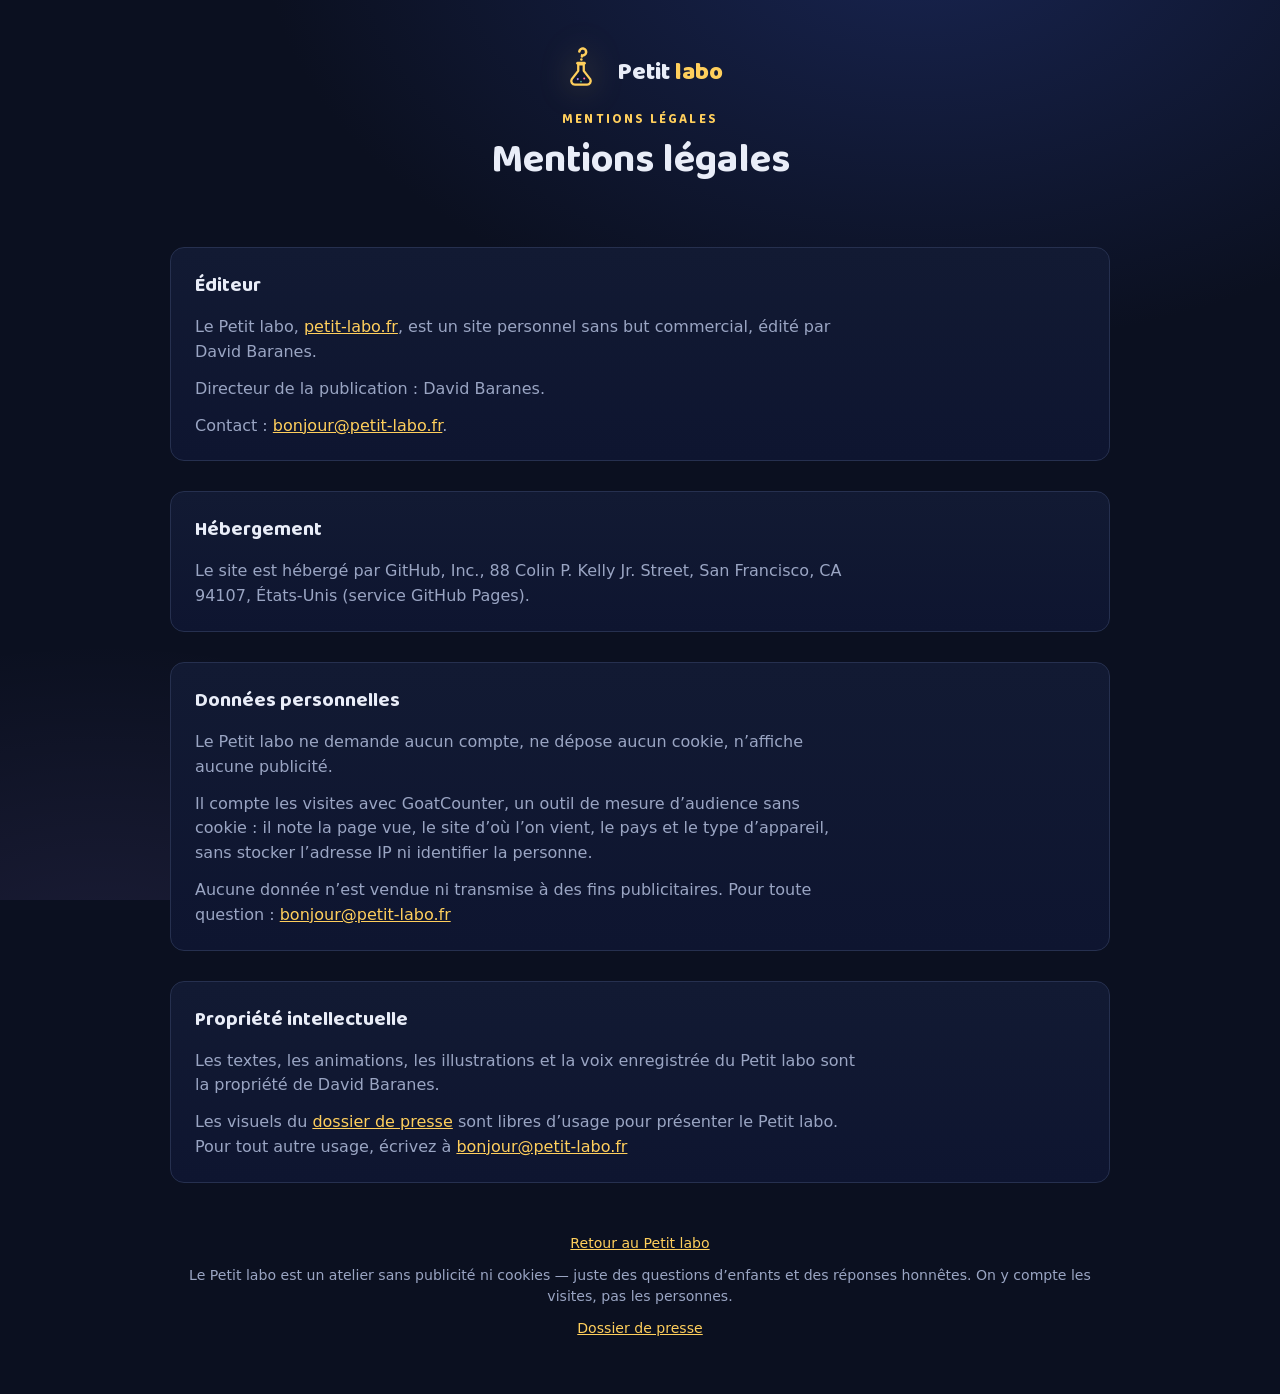
==== mentions-legales/index.html @ e55b5986 "Mentions légales : la page, et son lien depuis l'accueil et la presse Le fondateur de Stelvision l'a" ====
<!DOCTYPE html>
<html lang="fr">
<head>
  <meta charset="utf-8">
  <meta name="viewport" content="width=device-width, initial-scale=1">
  <title>Mentions légales — Petit labo</title>
  <meta name="description" content="Qui édite le Petit labo, où il est hébergé, ce qu’il fait (et ne fait pas) de vos données, et à qui appartiennent ses textes, ses dessins et sa voix.">
  <link rel="canonical" href="https://petit-labo.fr/mentions-legales/">

  <meta property="og:type" content="article">
  <meta property="og:url" content="https://petit-labo.fr/mentions-legales/">
  <meta property="og:title" content="Mentions légales — Petit labo">
  <meta property="og:description" content="Qui édite le Petit labo, où il est hébergé, et ce qu’il fait de vos données.">
  <meta property="og:image" content="https://petit-labo.fr/assets/og.png">
  <meta property="og:image:width" content="1200">
  <meta property="og:image:height" content="630">
  <meta property="og:locale" content="fr_FR">
  <meta name="twitter:card" content="summary_large_image">

  <meta name="theme-color" content="#0b1020">
  <link rel="apple-touch-icon" href="/apple-touch-icon.png">
  <link rel="icon" type="image/png" sizes="192x192" href="/icons/icon-192.png">
  <!-- favicon vectoriel : la fiole en version petites tailles (assets/marque/fiole-petite.svg) -->
  <link rel="icon" type="image/svg+xml" href="data:image/svg+xml,%3Csvg xmlns='http://www.w3.org/2000/svg' viewBox='0 0 100 100'%3E%3Cpath d='M44 40 L44 54 L30 72 A8 8 0 0 0 37 84 L63 84 A8 8 0 0 0 70 72 L56 54 L56 40 Z' fill='%230e1530' stroke='%23ffcf5c' stroke-width='6.5' stroke-linejoin='round'/%3E%3Crect x='39.5' y='34' width='21' height='6.5' rx='3.25' fill='%23ffcf5c'/%3E%3Cg transform='rotate(10 53 17)'%3E%3Cpath d='M45.5 13 A7.5 7.5 0 1 1 53 20.5 L53 23' fill='none' stroke='%23ffcf5c' stroke-width='7' stroke-linecap='round'/%3E%3Ccircle cx='53' cy='29.5' r='3.6' fill='%23ffcf5c'/%3E%3C/g%3E%3C/svg%3E">

  <!-- même habillage que le dossier de presse : une page qui se lit et se
       cite, pas une page qui se manipule -->
  <link rel="stylesheet" href="/css/style.css">
  <link rel="stylesheet" href="/css/presse.css">
</head>
<body class="page-presse">

  <header class="site-header presse-header">
    <p class="marque">
      <a class="marque-lien" href="/">
        <svg class="logo-fiole" viewBox="0 0 100 100" aria-hidden="true">
          <path d="M44 40 L44 54 L30 72 A8 8 0 0 0 37 84 L63 84 A8 8 0 0 0 70 72 L56 54 L56 40 Z"
                fill="#0e1530" stroke="#ffcf5c" stroke-width="5" stroke-linejoin="round"/>
          <circle cx="43" cy="72" r="2.2" fill="#a98bff"/>
          <circle cx="57" cy="70.5" r="2.2" fill="#ff6b9d"/>
          <circle cx="50" cy="77.5" r="1.7" fill="#46c2a5"/>
          <rect x="39.5" y="34" width="21" height="6.5" rx="3.25" fill="#ffcf5c"/>
          <g transform="rotate(10 53 17)">
            <path d="M45.5 13 A7.5 7.5 0 1 1 53 20.5 L53 23"
                  fill="none" stroke="#ffcf5c" stroke-width="5.5" stroke-linecap="round"/>
            <circle cx="53" cy="29.5" r="2.9" fill="#ffcf5c"/>
          </g>
        </svg>
        <span class="marque-nom">Petit <span class="or">labo</span></span>
      </a>
    </p>
    <p class="kicker">Mentions légales</p>
    <h1>Mentions légales</h1>
  </header>

  <main class="presse">

    <!-- ================= ÉDITEUR ================= -->
    <section class="panel bloc" aria-labelledby="titre-editeur">
      <h2 id="titre-editeur">Éditeur</h2>
      <div class="texte">
        <p>Le Petit labo, <a href="https://petit-labo.fr/">petit-labo.fr</a>, est
          un site personnel sans but commercial, édité par David Baranes.</p>
        <p>Directeur de la publication&nbsp;: David Baranes.</p>
        <p>Contact&nbsp;: <a href="mailto:bonjour@petit-labo.fr">bonjour@petit-labo.fr</a>.</p>
      </div>
    </section>

    <!-- ================= HÉBERGEMENT ================= -->
    <section class="panel bloc" aria-labelledby="titre-hebergement">
      <h2 id="titre-hebergement">Hébergement</h2>
      <div class="texte">
        <p>Le site est hébergé par GitHub, Inc., 88 Colin P. Kelly Jr. Street,
          San Francisco, CA 94107, États-Unis (service GitHub Pages).</p>
      </div>
    </section>

    <!-- ================= DONNÉES PERSONNELLES ================= -->
    <section class="panel bloc" aria-labelledby="titre-donnees">
      <h2 id="titre-donnees">Données personnelles</h2>
      <div class="texte">
        <p>Le Petit labo ne demande aucun compte, ne dépose aucun cookie,
          n’affiche aucune publicité.</p>
        <p>Il compte les visites avec GoatCounter, un outil de mesure d’audience
          sans cookie&nbsp;: il note la page vue, le site d’où l’on vient, le pays
          et le type d’appareil, sans stocker l’adresse IP ni identifier la
          personne.</p>
        <p>Aucune donnée n’est vendue ni transmise à des fins publicitaires. Pour
          toute question&nbsp;: <a href="mailto:bonjour@petit-labo.fr">bonjour@petit-labo.fr</a></p>
      </div>
    </section>

    <!-- ================= PROPRIÉTÉ INTELLECTUELLE ================= -->
    <section class="panel bloc" aria-labelledby="titre-propriete">
      <h2 id="titre-propriete">Propriété intellectuelle</h2>
      <div class="texte">
        <p>Les textes, les animations, les illustrations et la voix enregistrée
          du Petit labo sont la propriété de David Baranes.</p>
        <p>Les visuels du <a href="/presse/">dossier de presse</a> sont libres
          d’usage pour présenter le Petit labo. Pour tout autre usage, écrivez
          à <a href="mailto:bonjour@petit-labo.fr">bonjour@petit-labo.fr</a></p>
      </div>
    </section>

  </main>

  <footer class="site-footer">
    <p><a href="/">Retour au Petit labo</a></p>
    <p>Le Petit labo est un atelier sans publicité ni cookies —
      juste des questions d’enfants et des réponses honnêtes.
      On y compte les visites, pas les personnes.</p>
    <!-- la dernière ligne du pied, comme sur l'accueil : d'ici, elle mène à
         l'autre page « pour qui écrit sur le labo » -->
    <p class="pied-presse"><a href="/presse/">Dossier de presse</a></p>
  </footer>

  <script src="/js/mesure.js" defer></script>
</body>
</html>
---- css/style.css ----
/* Petit labo — portail de la famille (petit-labo.fr).
   Thème sombre « espace » de la série d'astronomie, rond et joueur (public : 5 ans).
   Zéro dépendance. Compat mobiles anciens : pas d'inset, pas d'aspect-ratio requis. */

/* la rondeur des titres : Baloo 2, auto-hébergée (assets/fonts/, licence OFL),
   variable 400–800 — le corps du texte reste en pile système */
@font-face {
  font-family: "Baloo 2";
  src: url("/assets/fonts/baloo2-latin.woff2") format("woff2");
  font-weight: 400 800;
  font-style: normal;
  font-display: swap;
}

:root {
  --titres: "Baloo 2", "Arial Rounded MT Bold", "Trebuchet MS", system-ui, sans-serif;
  --bg: #0b1020;
  --bg2: #0e1530;
  --surface: #121a33;
  --surface-2: #1c2540;
  --border: #26304f;
  --text: #e9edf8;
  --muted: #9aa5c3;
  --sun: #ffcf5c;
  --sun-deep: #ff9f1c;
  --rose: #ff6b9d;
  --teal: #46c2a5;
  --violet: #a98bff;
  --radius: 14px;
}

* { box-sizing: border-box; }

body {
  margin: 0;
  /* pas de zoom au double-tap sur mobile (le pincement est bloqué par la
     balise viewport et le garde-fou gesturestart dans index.html) */
  touch-action: manipulation;
  background-color: var(--bg);
  background-image:
    radial-gradient(1100px 700px at 72% -8%, #182450 0%, rgba(11, 16, 32, 0) 60%),
    radial-gradient(900px 600px at 8% 108%, rgba(169, 139, 255, 0.10) 0%, rgba(11, 16, 32, 0) 55%);
  background-attachment: fixed;
  color: var(--text);
  font-family: system-ui, -apple-system, "Segoe UI", Roboto, sans-serif;
  line-height: 1.55;
}

/* ---------- entête ---------- */

/* la marque se lit d'un bloc : fiole + nom côte à côte (plus d'empilement en
   pyramide), le titre-question dessous, quelques étoiles posées dans le ciel */
.site-header {
  position: relative;
  max-width: 900px; margin: 0 auto; padding: 46px 20px 12px; text-align: center;
}
.marque {
  display: -webkit-flex; display: flex;
  -webkit-align-items: center; align-items: center;
  -webkit-justify-content: center; justify-content: center;
  gap: 13px; margin: 0 0 4px;
}
.logo-fiole {
  display: block; width: 64px; height: 64px;
  filter: drop-shadow(0 0 16px rgba(255, 207, 92, .25));
  -webkit-filter: drop-shadow(0 0 16px rgba(255, 207, 92, .25));
}
.marque-nom {
  font-family: var(--titres); font-weight: 800; font-size: 2.1rem;
  line-height: 1; color: var(--text); padding-top: 10px;
}
.marque-nom .or { color: var(--sun); }
.site-header h1 {
  font-family: var(--titres); font-weight: 700;
  margin: .35em 0 .25em; font-size: clamp(2rem, 5.5vw, 2.9rem); line-height: 1.12;
}
.tagline { margin: 0 auto; max-width: 56ch; color: var(--muted); }
.tagline strong { color: var(--sun); }
.etoile-tete { position: absolute; border-radius: 50%; pointer-events: none; }

main { max-width: 980px; margin: 0 auto; padding: 18px 20px 40px; }

.panel {
  background: linear-gradient(180deg, var(--surface), var(--bg2));
  border: 1px solid var(--border);
  border-radius: var(--radius);
}

/* ---------- la série et ses cartes ---------- */

.serie { margin: 26px 0 8px; }
.serie h2 {
  font-family: var(--titres); font-weight: 700; font-size: 1.2rem; margin: 0 0 14px;
  display: -webkit-flex; display: flex;
  -webkit-align-items: center; align-items: center; gap: 9px;
}
.serie-fiole { width: 30px; height: 30px; -webkit-flex-shrink: 0; flex-shrink: 0; }

/* une seule colonne sur mobile, mais des rangées de hauteur égale : sans cela
   la carte « Où va le Soleil la nuit ? », dont le titre tient sur une ligne,
   était visiblement plus courte que ses voisines à deux lignes. */
.cartes {
  display: block;                                  /* repli des vieux moteurs */
  display: grid;
  grid-template-columns: minmax(0, 1fr);
  grid-auto-rows: 1fr;
}

/* carte = médaillon SVG maison + texte, côte à côte (les emojis-illustrations
   sont bannis du portail : langage de la fiole partout) */
.carte {
  display: -webkit-flex; display: flex;
  -webkit-align-items: center; align-items: center;
  gap: 16px;
  background: linear-gradient(180deg, var(--surface), var(--bg2));
  border: 1px solid var(--border);
  border-radius: var(--radius);
  padding: 16px 20px;
  margin: 0 0 14px;
  color: var(--text);
  text-decoration: none;
  -webkit-transform: translateZ(0);
}
.carte:hover, .carte:focus {
  border-color: var(--sun-deep);
  background: linear-gradient(180deg, var(--surface-2), var(--bg2));
}
.carte-medaillon {
  -webkit-flex: 0 0 auto; flex: 0 0 auto;
  width: 72px; height: 72px; border-radius: 18px;
  background: #070b17; border: 1px solid var(--border);
  display: -webkit-flex; display: flex;
  -webkit-align-items: center; align-items: center;
  -webkit-justify-content: center; justify-content: center;
}
.carte-medaillon svg { width: 62px; height: 62px; display: block; }
.carte-texte { display: block; min-width: 0; }
.carte-titre { display: block; font-family: var(--titres); font-size: 1.32rem; line-height: 1.2; font-weight: 700; color: var(--sun); }
.carte-sous { display: block; margin-top: 4px; color: var(--muted); }

/* côte à côte dès qu'il y a la place : deux colonnes, jamais trois.
   Avec trois colonnes la quatrième carte restait seule et s'étirait sur toute
   la largeur ; en deux colonnes les épisodes se rangent par paires, chaque
   carte est assez large pour que son titre tienne sur une ligne ou deux, et
   la grille égalise les hauteurs d'une même rangée. */
@media (min-width: 720px) {
  .cartes {
    display: -webkit-flex; display: flex;          /* repli des vieux moteurs */
    -webkit-flex-wrap: wrap; flex-wrap: wrap;
    display: grid;
    grid-template-columns: repeat(2, minmax(0, 1fr));
    gap: 14px;
  }
  /* têtes de cartes alignées : quand la carte voisine a une ligne de plus,
     le médaillon et le titre restent sur la même ligne de départ */
  .carte {
    -webkit-flex: 1 1 320px; flex: 1 1 320px; margin: 0;
    -webkit-align-items: flex-start; align-items: flex-start;
  }
}

/* ---------- le partage (sous les cartes : il accompagne, il ne domine pas) ---------- */

.partage { margin: 30px 0 0; text-align: center; }
.partage-phrase { margin: 0 auto; max-width: 46ch; color: var(--muted); font-size: .95rem; }
/* deux pilules : côte à côte quand la ligne les tient, sinon l'une sous
   l'autre à la même largeur — deux longueurs différentes empilées faisaient
   deux objets, pas un ensemble (retour de David sur téléphone) */
.partage-action {
  margin: 14px auto 0; max-width: 360px;
  display: flex; flex-direction: column; align-items: stretch; gap: 10px;
}
.partage-action > #btn-partager, .partage-action > .pilule-contour { text-align: center; }
@media (min-width: 720px) {
  .partage-action { max-width: none; flex-direction: row; flex-wrap: wrap; justify-content: center; align-items: center; gap: 10px 14px; }
}
/* le seul bouton plein visible de la page (règle de la charte) : il revient
   à l'action principale, et le bouche-à-oreille est le canal n° 1 du plan —
   « recevoir un mot à chaque nouvel épisode » et le soutien passent en contour */
#btn-partager {
  font-family: var(--titres); font-size: 1rem; font-weight: 700;
  color: #201500; background: linear-gradient(180deg, var(--sun), var(--sun-deep));
  border: none; border-radius: 999px;
  padding: 10px 24px; cursor: pointer;
}
#btn-partager:hover, #btn-partager:focus { background: var(--sun); }
#btn-partager:focus-visible { outline: 2px solid var(--sun); outline-offset: 3px; }
#partage-etat { flex-basis: 100%; margin-top: 2px; color: var(--teal); font-size: .95rem; }
/* les deux portes vers la boîte du labo, et le compte vitrine : une ligne
   discrète, des liens en or comme tout lien de la famille */
.partage-suite { margin: 16px auto 0; max-width: 46ch; color: var(--muted); font-size: .9rem; }
.partage-suite a { color: var(--sun); white-space: nowrap; }

/* ---------- blocs repliés destinés au parent (conseils, à propos) ---------- */

.conseils, .a-propos { margin: 34px 0 0; padding: 4px 22px; }
.conseils summary, .a-propos summary {
  cursor: pointer; padding: 12px 0; list-style: none;
  display: -webkit-flex; display: flex;
  -webkit-align-items: center; align-items: center;
  -webkit-justify-content: space-between; justify-content: space-between;
}
.conseils summary::-webkit-details-marker,
.a-propos summary::-webkit-details-marker { display: none; }
.conseils-titre, .a-propos-titre { font-family: var(--titres); font-weight: 700; font-size: 1.1rem; margin: 0; }
.conseils summary::after, .a-propos summary::after {
  content: "▾"; color: var(--muted); margin-left: 10px;
  font-size: 1.6rem; line-height: 1;
  -webkit-flex-shrink: 0; flex-shrink: 0;
}
.conseils details[open] summary::after,
.a-propos details[open] summary::after { content: "▴"; }
.conseils-corps, .a-propos-corps { padding: 0 0 18px; color: var(--muted); }
.conseils-corps h3 { color: var(--text); font-size: .98rem; margin: 18px 0 6px; }
.conseils-corps p { margin: 6px 0; }
.a-propos-corps p { margin: 0 0 10px; }
.conseils-corps em { color: var(--text); font-style: normal; font-weight: 600; }

#btn-installer {
  font-family: inherit; font-size: 1rem; font-weight: 700;
  color: #201500; background: linear-gradient(180deg, var(--sun), var(--sun-deep));
  border: none; border-radius: 999px; padding: 10px 22px; margin: 4px 0 6px;
  cursor: pointer;
}
#btn-installer:hover, #btn-installer:focus { background: var(--sun); }

/* ---------- pied de page ---------- */

.site-footer {
  max-width: 980px; margin: 0 auto; padding: 10px 20px 44px;
  color: var(--muted); font-size: .88rem; text-align: center;
}
.site-footer p { margin: 0 0 8px; }
/* le lien vers le dossier de presse : une ligne à part, à la taille du pied
   de page, en or comme tout lien de la famille — discret par sa place, pas
   par sa couleur (la version grisée se perdait, retour de David) */
.pied-presse a { color: var(--sun); }

/* ---------- le soutien libre (masqué tant que js/soutien.js n'est pas réglé) ---------- */

.soutien { margin: 34px 0 0; padding: 20px 22px; }
/* pas de couleur, comme tous les titres de section du portail (h1, titre de
   série, blocs repliés). La charte « couleur = fonction » du skill, qui donne
   l'or à ce qui explique, ne vaut que pour les pages d'épisode : elle sert le
   repérage de l'enfant d'un épisode à l'autre, et ces blocs-ci sont repliés,
   destinés au parent. Ici c'est donc la cohérence du portail qui tranche.
   L'accent doré du bloc est porté par le bouton, seul élément cliquable. */
.soutien h2 {
  font-family: var(--titres); font-weight: 700; font-size: 1.1rem;
  margin: 0 0 8px;
}
.soutien p { margin: 0; color: var(--muted); }
.soutien p.soutien-action { margin-top: 16px; text-align: center; }
/* en contour : le pourboire se propose, il ne se brandit pas — l'or plein
   appartient au bouton Partager. Même pilule contour pour « recevoir un mot à
   chaque nouvel épisode » sous les cartes. */
.soutien-action a, .pilule-contour {
  display: inline-block; text-decoration: none;
  font-family: var(--titres); font-size: 1rem; font-weight: 700;
  color: var(--sun); background: none;
  border: 1.5px solid var(--sun-deep); border-radius: 999px;
  padding: 8px 24px;
}
.soutien-action a:hover, .soutien-action a:focus, .pilule-contour:hover, .pilule-contour:focus { background: rgba(255, 207, 92, .14); }
.soutien-action a:focus-visible, .pilule-contour:focus-visible { outline: 2px solid var(--sun); outline-offset: 3px; }
---- css/presse.css ----
/* Petit labo — la page presse (/presse/).
   Se pose SUR css/style.css : mêmes variables, même thème de nuit, même
   rondeur. Ici le lecteur n'est ni un enfant ni un parent pressé mais un
   journaliste : plus de texte, des blocs qui se parcourent en diagonale,
   et des visuels qui se téléchargent en un clic.
   Compat mobiles anciens : pas d'inset, pas d'aspect-ratio requis,
   -webkit- devant flex et ses propriétés. */

/* la page presse se lit et se cite : contrairement au portail, on y
   sélectionne du texte (le portail, lui, se manipule) */
.page-presse { -webkit-user-select: text; user-select: text; }

/* ---------- en-tête ---------- */

.presse-header { padding-bottom: 4px; }
.marque-lien {
  display: -webkit-flex; display: flex;
  -webkit-align-items: center; align-items: center;
  gap: 13px; text-decoration: none; color: inherit;
}
.presse-header .logo-fiole { width: 46px; height: 46px; }
.presse-header .marque-nom { font-size: 1.5rem; padding-top: 7px; }
.presse-header .kicker {
  font-family: var(--titres); font-weight: 700;
  text-transform: uppercase; letter-spacing: .16em;
  font-size: .82rem; color: var(--sun); margin: 18px 0 0;
}
.presse-header h1 { font-size: clamp(1.8rem, 5vw, 2.5rem); margin: .2em 0 .3em; }

/* ---------- ossature ---------- */

main.presse { max-width: 980px; margin: 0 auto; padding: 18px 20px 40px; }
.bloc { margin: 30px 0 0; }
.panel.bloc { padding: 22px 24px; }
.bloc > h2 {
  font-family: var(--titres); font-weight: 700; font-size: 1.25rem;
  margin: 0 0 14px;
}
.bloc h3 { font-family: var(--titres); font-weight: 700; font-size: 1.06rem; margin: 0 0 6px; }
.chapo { margin: 0 0 18px; color: var(--muted); max-width: 62ch; }
.texte p { margin: 0 0 12px; color: var(--muted); max-width: 66ch; }
.texte p:last-child { margin-bottom: 0; }
.signature { color: var(--text); font-weight: 600; }
.mention { margin: 18px 0 0; color: var(--muted); font-size: .88rem; max-width: 66ch; }
/* les liens de TEXTE prennent l'or. Attention : « main.presse a » (0-1-2)
   l'emporte sur une simple classe (0-1-0) — les deux boutons plus bas sont
   donc scopés eux aussi, sinon l'or du lien recouvrait leur propre couleur
   (leçon payée : un libellé or posé sur un bouton or, illisible). */
main.presse a { color: var(--sun); }

/* ---------- « en bref » : une fiche à deux colonnes ---------- */

.fiche { margin: 0; }
.fiche-ligne {
  display: -webkit-flex; display: flex;
  -webkit-flex-wrap: wrap; flex-wrap: wrap;
  gap: 4px 18px;
  padding: 10px 0;
  border-top: 1px solid var(--border);
}
.fiche-ligne:first-child { border-top: none; padding-top: 0; }
.fiche dt {
  -webkit-flex: 0 0 160px; flex: 0 0 160px;
  font-family: var(--titres); font-weight: 700; color: var(--text);
}
.fiche dd { -webkit-flex: 1 1 300px; flex: 1 1 300px; margin: 0; color: var(--muted); }

/* ---------- ce qui distingue : des cartes en grille ---------- */

.points { display: block; }
.point { padding: 18px 20px; margin: 0 0 14px; }
.point p { margin: 0; color: var(--muted); }
@media (min-width: 720px) {
  .points {
    display: -webkit-flex; display: flex;
    -webkit-flex-wrap: wrap; flex-wrap: wrap; gap: 14px;
  }
  .point { -webkit-flex: 1 1 290px; flex: 1 1 290px; margin: 0; }
}

/* ---------- les épisodes ---------- */

.episode { padding: 18px 20px; margin: 0 0 16px; }
.episode figure { margin: 0 0 16px; }
.episode img {
  display: block; width: 100%; height: auto;
  border-radius: 10px; border: 1px solid var(--border);
}
.episode figcaption { margin-top: 8px; color: var(--muted); font-size: .88rem; }
.episode h3 { font-size: 1.24rem; }
.episode h3 a { color: var(--sun); text-decoration: none; }
.episode h3 a:focus-visible { text-decoration: underline; }
.episode p { margin: 0 0 10px; color: var(--muted); }
.episode-reponse { color: var(--text); }
.episode-url { font-size: .85rem; color: var(--muted); margin-bottom: 0; }
/* côte à côte dès qu'il y a la place : la capture d'un côté, le texte de l'autre */
@media (min-width: 800px) {
  .episode {
    display: -webkit-flex; display: flex;
    -webkit-align-items: flex-start; align-items: flex-start;
    gap: 22px;
  }
  .episode figure { -webkit-flex: 0 0 46%; flex: 0 0 46%; margin: 0; }
  .episode-texte { -webkit-flex: 1 1 auto; flex: 1 1 auto; min-width: 0; }
  .episode h3 { margin-top: 0; }
}

/* ---------- les visuels téléchargeables ---------- */

.visuels { display: block; }
.visuel { padding: 16px 18px; margin: 0 0 14px; }
.visuel p { margin: 0 0 10px; color: var(--muted); font-size: .92rem; }
/* le dernier paragraphe d'une carte porte ses boutons : centré, comme toute
   rangée d'action de la famille (retour de David sur mobile — alignés à
   gauche, les boutons flottaient) */
.visuel p:last-child { margin-bottom: 0; text-align: center; }
.visuel-apercu {
  background: #070b17; border: 1px solid var(--border); border-radius: 10px;
  overflow: hidden; margin-bottom: 12px;
  display: -webkit-flex; display: flex;
  -webkit-align-items: center; align-items: center;
  -webkit-justify-content: center; justify-content: center;
}
.visuel-apercu img { display: block; max-width: 100%; height: auto; }
/* les aperçus carrés ne prennent pas toute la largeur : un avatar étiré en
   pleine carte se lirait comme une image de couverture */
.apercu-carre img { width: 148px; height: auto; }
.visuel-vectoriel { padding: 20px 0; }
.visuel-vectoriel img { width: 120px; }
@media (min-width: 720px) {
  .visuels {
    display: -webkit-flex; display: flex;
    -webkit-flex-wrap: wrap; flex-wrap: wrap; gap: 14px;
  }
  .visuel { -webkit-flex: 1 1 290px; flex: 1 1 290px; margin: 0; }
}

/* la carte des téléphones s'étale sur toute la rangée : trois écrans
   portrait côte à côte n'ont un sens qu'à pleine largeur */
.apercu-telephones { gap: 10px; padding: 12px; }
.apercu-telephones img { -webkit-flex: 1 1 0; flex: 1 1 0; min-width: 0; border-radius: 8px; }
@media (min-width: 720px) {
  .visuel-pleine-largeur { -webkit-flex: 1 1 100%; flex: 1 1 100%; }
}
/* sur mobile, ses boutons se partagent des lignes à parts égales — le repli
   en 2 + 1 flottait (retour de David) ; à quatre boutons, une seule ligne ne
   tient plus à 390 px (« Les fuseaux », « Les saisons » débordaient), donc
   deux lignes de deux, symétriques. Police un cran plus basse. */
@media (max-width: 719px) {
  .visuel-pleine-largeur p:last-child {
    display: -webkit-flex; display: flex;
    -webkit-flex-wrap: wrap; flex-wrap: wrap;
    gap: 8px;
  }
  .visuel-pleine-largeur p:last-child .pilule {
    -webkit-flex: 1 1 40%; flex: 1 1 40%;
    min-width: 0; margin: 0; padding: 6px 2px;
    font-size: .88rem; text-align: center; white-space: nowrap;
  }
}
/* tout petits écrans (~320 px) : les tiers deviendraient illisibles,
   retour au repli naturel */
@media (max-width: 359px) {
  .visuel-pleine-largeur p:last-child { display: block; }
  .visuel-pleine-largeur p:last-child .pilule {
    -webkit-flex: none; flex: none;
    margin: 0 4px 8px; padding: 6px 18px; font-size: .95rem;
  }
}

/* pilule contour : le téléchargement se propose, il ne se brandit pas —
   l'or plein appartient au seul bouton principal de la page (le contact) */
main.presse .pilule {
  display: inline-block; text-decoration: none;
  font-family: var(--titres); font-size: .95rem; font-weight: 700;
  color: var(--sun); background: none;
  border: 1.5px solid var(--sun-deep); border-radius: 999px;
  /* marges symétriques : ces pilules vivent dans des rangées centrées */
  padding: 6px 18px; margin: 0 4px 8px;
}
main.presse .pilule:focus-visible { outline: 2px solid var(--sun); outline-offset: 3px; }

/* ---------- contact ---------- */

.contact p { color: var(--muted); margin: 0 0 10px; max-width: 66ch; }
.contact-action { margin: 18px 0 0; text-align: center; }
/* le seul bouton plein de la page (règle de la charte) : écrire à David est
   l'action que cette page existe pour déclencher */
main.presse .bouton-plein {
  display: inline-block; text-decoration: none;
  font-family: var(--titres); font-size: 1.05rem; font-weight: 700;
  color: #201500; background: linear-gradient(180deg, var(--sun), var(--sun-deep));
  border: none; border-radius: 999px; padding: 10px 26px;
}
main.presse .bouton-plein:focus-visible { outline: 2px solid var(--sun); outline-offset: 3px; }

/* le survol n'existe que là où un pointeur survole : sur tactile, iOS fige
   l'état :hover (et :focus) sur le dernier bouton touché — les pilules
   restaient « allumées » après un téléchargement (retour de David) */
@media (hover: hover) {
  main.presse .pilule:hover { background: rgba(255, 207, 92, .14); }
  main.presse .bouton-plein:hover { background: var(--sun); }
  .episode h3 a:hover { text-decoration: underline; }
}

/* ---------- pied de page ---------- */

.page-presse .site-footer p { margin: 0 0 10px; }
.page-presse .site-footer a { color: var(--sun); }
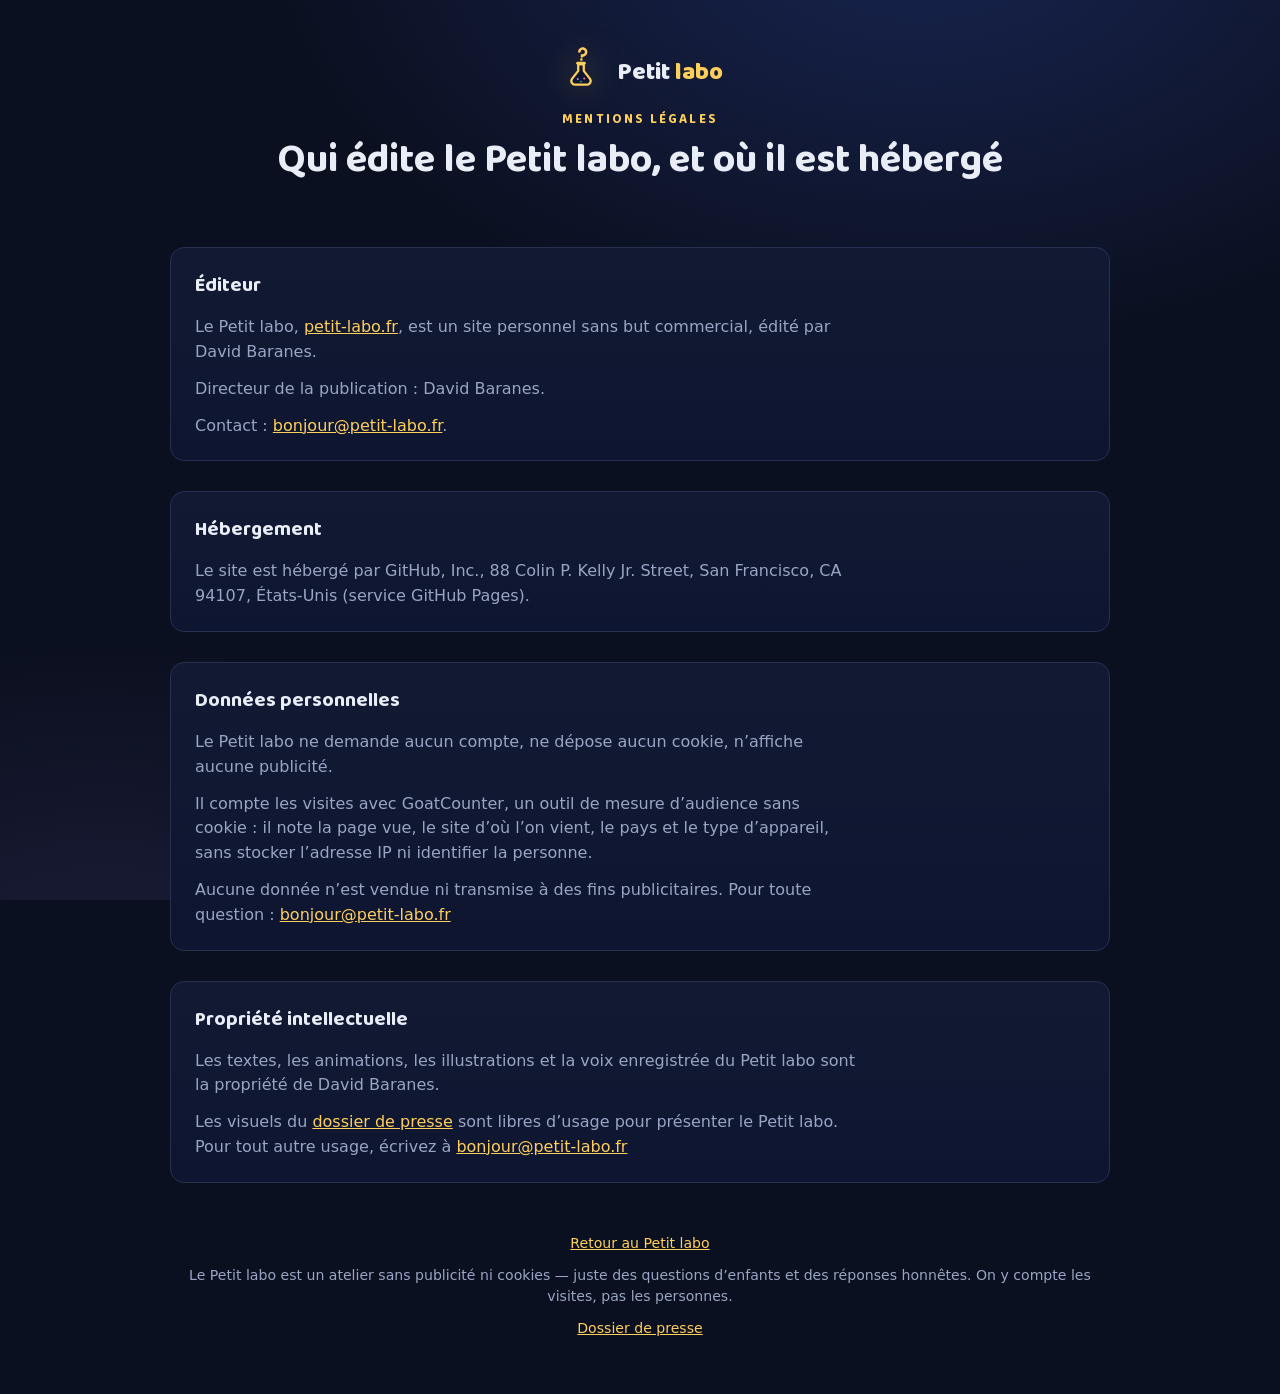
==== commit 3c1e8a85: "Mentions légales : le h1 dit ce qu'on trouve, le kicker nomme la page Kicker et h1 disaient tous deu" ====
--- a/mentions-legales/index.html
+++ b/mentions-legales/index.html
@@ -49,8 +49,11 @@
         <span class="marque-nom">Petit <span class="or">labo</span></span>
       </a>
     </p>
+    <!-- même patron que la presse : le kicker nomme la page, le h1 dit ce
+         qu'on y trouve — deux fois « Mentions légales » de suite se lisait
+         comme un bégaiement (retour de David) -->
     <p class="kicker">Mentions légales</p>
-    <h1>Mentions légales</h1>
+    <h1>Qui édite le Petit labo, et où il est hébergé</h1>
   </header>
 
   <main class="presse">
--- a/css/presse.css
+++ b/css/presse.css
@@ -182,8 +182,13 @@
 
 /* ---------- contact ---------- */
 
-.contact p { color: var(--muted); margin: 0 0 10px; max-width: 66ch; }
-.contact-action { margin: 18px 0 0; text-align: center; }
+/* tout le bloc est centré, titre compris : c'est le point d'arrivée de la
+   page, pas une fiche de plus — il fait le pont vers le pied de page, centré
+   lui aussi. Le texte reste court (un centré se lit mal au-delà de quatre
+   lignes) et étroit. */
+.contact { text-align: center; }
+.contact p { color: var(--muted); margin: 0 auto 10px; max-width: 50ch; }
+.contact-action { margin: 18px 0 0; }
 /* le seul bouton plein de la page (règle de la charte) : écrire à David est
    l'action que cette page existe pour déclencher */
 main.presse .bouton-plein {
